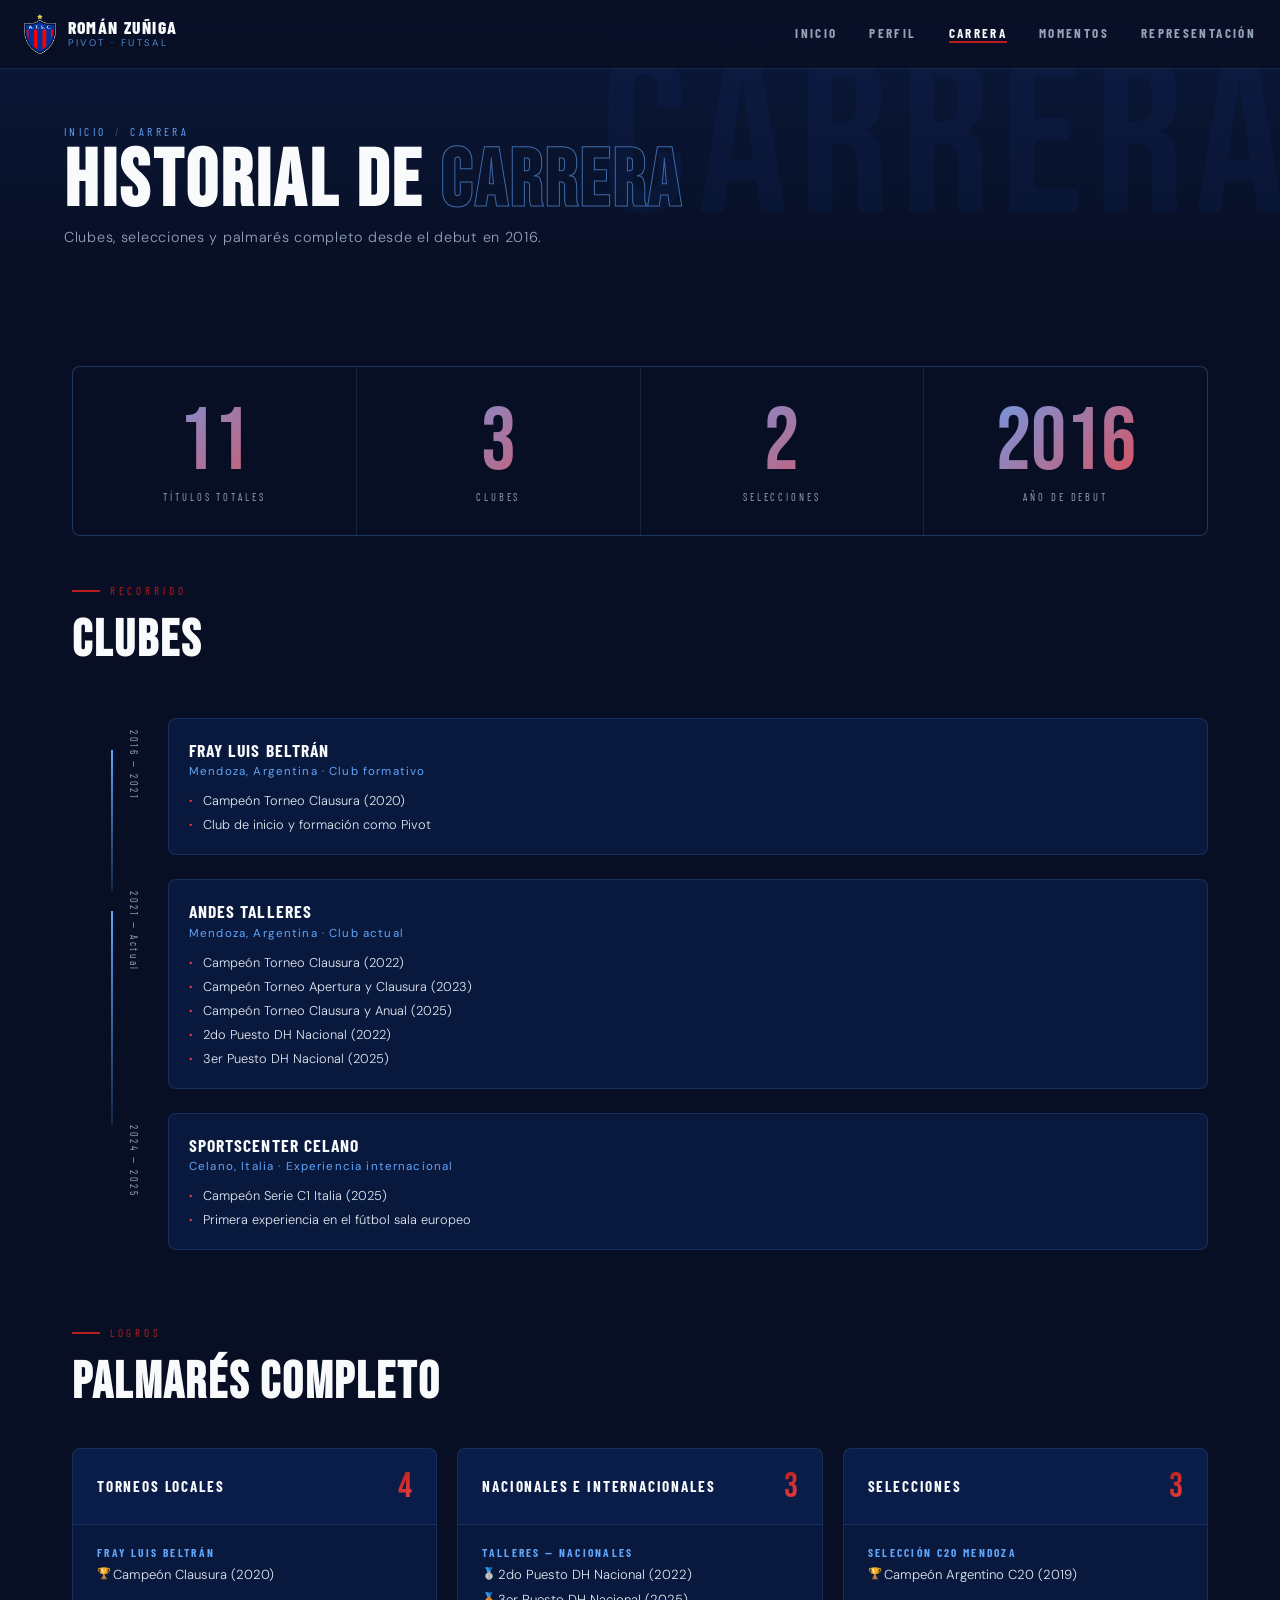
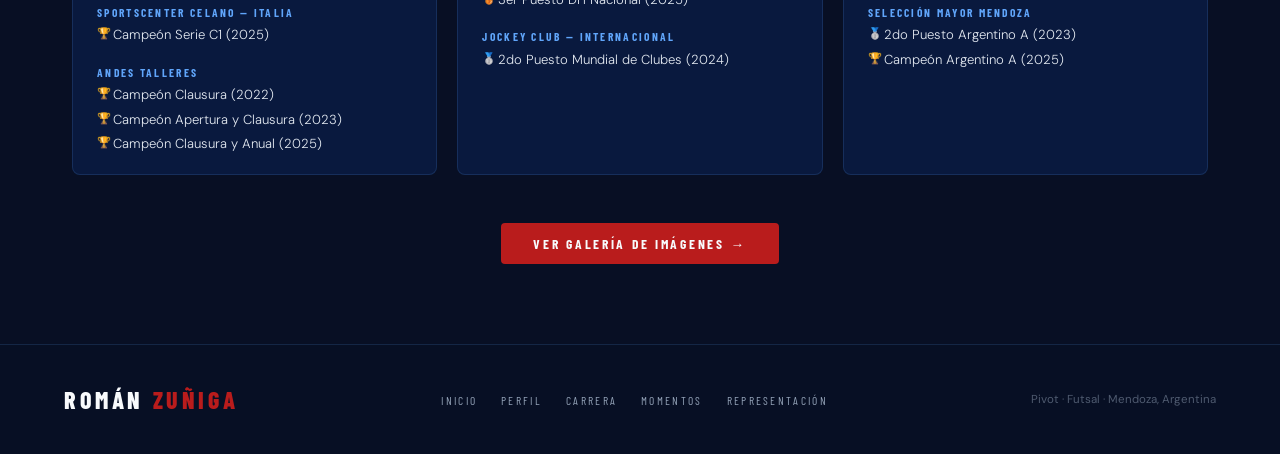
==== carrera.html @ 5b462367 "Corrigiendo" ====
<!DOCTYPE html>
<html lang="es">
<head>
    <meta charset="UTF-8">
    <meta name="viewport" content="width=device-width, initial-scale=1.0">
    <title>Carrera · Román Zuñiga</title>
    <meta name="description" content="Carrera profesional y palmarés de Román Zuñiga, pivot de futsal.">
    <link rel="stylesheet" href="style.css">
    <style>
        /* Contadores grandes */
        .kpi-row {
            display: grid;
            grid-template-columns: repeat(2, 1fr);
            gap: 1px;
            background: var(--borde);
            border: 1px solid var(--borde);
            border-radius: 8px; overflow: hidden;
            margin-bottom: 3rem;
        }
        .kpi {
            background: var(--fondo);
            padding: 2rem 1.5rem;
            text-align: center;
            transition: background 0.3s;
        }
        .kpi:hover { background: rgba(19,53,128,0.2); }
        .kpi-num {
            font-family: 'Bebas Neue', sans-serif;
            font-size: clamp(3rem, 8vw, 5.5rem);
            line-height: 1;
            background: linear-gradient(135deg, var(--azul-claro), var(--rojo-vivo));
            -webkit-background-clip: text;
            -webkit-text-fill-color: transparent;
            background-clip: text;
        }
        .kpi-lbl {
            font-family: 'Barlow Condensed', sans-serif;
            font-size: 0.65rem; letter-spacing: 0.28em;
            text-transform: uppercase; color: var(--gris-400);
            margin-top: 0.3rem;
        }

        /* Timeline de clubes */
        .timeline { display: flex; flex-direction: column; gap: 0; }
        .tl-item {
            display: grid;
            grid-template-columns: 80px 1fr;
            gap: 0;
            position: relative;
        }
        .tl-item:not(:last-child)::before {
            content: '';
            position: absolute;
            left: 39px; top: 44px;
            width: 2px; height: calc(100% - 20px);
            background: linear-gradient(to bottom, var(--azul-claro), var(--borde));
        }
        .tl-year {
            padding: 1.25rem 0.75rem 1.25rem 0;
            display: flex; flex-direction: column;
            align-items: flex-end; justify-content: flex-start;
            padding-top: 1.5rem;
        }
        .tl-year span {
            font-family: 'Barlow Condensed', sans-serif;
            font-size: 0.65rem; letter-spacing: 0.25em;
            color: var(--gris-400);
            writing-mode: vertical-rl;
        }
        .tl-dot {
            width: 12px; height: 12px; border-radius: 50%;
            background: var(--azul-claro);
            border: 2px solid var(--fondo);
            flex-shrink: 0; margin-top: 0.4rem;
            align-self: start; justify-self: end;
        }
        .tl-body {
            background: var(--card);
            border: 1px solid var(--borde);
            border-radius: 8px;
            padding: 1.25rem;
            margin: 0.75rem 0 0.75rem 1rem;
            transition: border-color 0.3s;
        }
        .tl-body:hover { border-color: rgba(37,99,235,0.4); }
        .tl-club {
            font-family: 'Barlow Condensed', sans-serif;
            font-size: 1.1rem; font-weight: 700;
            letter-spacing: 0.06em; text-transform: uppercase;
            color: var(--blanco);
        }
        .tl-meta {
            font-size: 0.72rem; color: var(--azul-claro);
            margin: 0.2rem 0 0.75rem;
            letter-spacing: 0.1em;
        }
        .tl-logros { display: flex; flex-direction: column; gap: 0.3rem; }
        .tl-logro {
            font-size: 0.8rem; color: var(--gris-100);
            font-weight: 300; padding-left: 0.9rem;
            position: relative; line-height: 1.5;
        }
        .tl-logro::before {
            content: '·'; position: absolute; left: 0;
            color: var(--rojo-vivo); font-weight: 900;
        }

        /* Grid de palmarés */
        .palmares-grid {
            display: grid;
            grid-template-columns: 1fr;
            gap: 1.25rem;
        }
        .palmares-block {
            background: var(--card);
            border: 1px solid var(--borde);
            border-radius: 8px; overflow: hidden;
            transition: border-color 0.3s, box-shadow 0.3s;
        }
        .palmares-block:hover {
            border-color: rgba(185,28,28,0.35);
            box-shadow: 0 4px 24px rgba(185,28,28,0.08);
        }
        .palmares-head {
            padding: 1.25rem 1.5rem;
            display: flex; justify-content: space-between; align-items: center;
            border-bottom: 1px solid var(--borde);
            background: rgba(19,53,128,0.15);
        }
        .palmares-head-title {
            font-family: 'Barlow Condensed', sans-serif;
            font-size: 0.95rem; font-weight: 700;
            letter-spacing: 0.12em; text-transform: uppercase;
            color: var(--blanco);
        }
        .palmares-count-badge {
            font-family: 'Bebas Neue', sans-serif;
            font-size: 2.2rem; line-height: 1;
            background: linear-gradient(135deg, var(--rojo), var(--rojo-vivo));
            -webkit-background-clip: text;
            -webkit-text-fill-color: transparent;
            background-clip: text;
        }
        .palmares-content { padding: 1.25rem 1.5rem; display: flex; flex-direction: column; gap: 1.25rem; }
        .palmares-group-club {
            font-family: 'Barlow Condensed', sans-serif;
            font-size: 0.72rem; font-weight: 700;
            letter-spacing: 0.2em; text-transform: uppercase;
            color: var(--azul-claro); margin-bottom: 0.4rem;
        }
        .palmares-items { display: flex; flex-direction: column; gap: 0.3rem; }
        .palmares-item {
            font-size: 0.82rem; color: var(--gris-100);
            font-weight: 300; padding-left: 1rem;
            position: relative; line-height: 1.5;
        }
        .palmares-item::before {
            content: '→'; position: absolute; left: 0;
            color: var(--azul-claro); font-size: 0.7rem;
        }
        .palmares-item.gold::before { content: '🏆'; font-size: 0.7rem; }
        .palmares-item.silver::before { content: '🥈'; font-size: 0.7rem; }
        .palmares-item.bronze::before { content: '🥉'; font-size: 0.7rem; }

        @media (min-width: 640px) { .kpi-row { grid-template-columns: repeat(4, 1fr); } }
        @media (min-width: 768px) { .palmares-grid { grid-template-columns: repeat(2, 1fr); } }
        @media (min-width: 1024px) { .palmares-grid { grid-template-columns: repeat(3, 1fr); } }
    </style>
</head>
<body>

<nav id="navbar" class="navbar">
    <div class="nav-inner">
        <a href="index.html" class="nav-brand">
            <img src="assets/Talleres_Futsal.png" alt="Logo" class="nav-logo" onerror="this.style.display='none'">
            <div class="nav-brand-text">
                <span class="nav-brand-name">Román Zuñiga</span>
                <span class="nav-brand-tag">Pivot · Futsal</span>
            </div>
        </a>
        <div class="nav-links" id="navLinks">
            <a href="index.html"    class="nav-link">Inicio</a>
            <a href="perfil.html"   class="nav-link">Perfil</a>
            <a href="carrera.html"  class="nav-link">Carrera</a>
            <a href="galeria.html"  class="nav-link">Momentos</a>
            <a href="contacto.html" class="nav-link">Representación</a>
        </div>
        <button class="hamburger" id="hamburgerBtn" aria-label="Abrir menú" aria-expanded="false">
            <span></span><span></span><span></span>
        </button>
    </div>
    <div class="mobile-menu" id="mobileMenu">
        <a href="index.html"    class="mobile-link">Inicio</a>
        <a href="perfil.html"   class="mobile-link">Perfil</a>
        <a href="carrera.html"  class="mobile-link active">Carrera</a>
        <a href="galeria.html"  class="mobile-link">Momentos</a>
        <a href="contacto.html" class="mobile-link">Representación</a>
    </div>
</nav>

<div class="page-header" data-title="CARRERA">
    <div class="page-header-inner">
        <p class="page-breadcrumb">
            <a href="index.html">Inicio</a><span>/</span>Carrera
        </p>
        <h1 class="page-title">Historial de <em>Carrera</em></h1>
        <p class="page-subtitle">Clubes, selecciones y palmarés completo desde el debut en 2016.</p>
    </div>
</div>

<main>
    <section class="section">
        <div class="container">

            <!-- KPIs -->
            <div class="kpi-row reveal">
                <div class="kpi">
                    <div class="kpi-num" data-count="11">11</div>
                    <p class="kpi-lbl">Títulos totales</p>
                </div>
                <div class="kpi">
                    <div class="kpi-num" data-count="3">3</div>
                    <p class="kpi-lbl">Clubes</p>
                </div>
                <div class="kpi">
                    <div class="kpi-num" data-count="2">2</div>
                    <p class="kpi-lbl">Selecciones</p>
                </div>
                <div class="kpi">
                    <div class="kpi-num" data-count="2016">2016</div>
                    <p class="kpi-lbl">Año de debut</p>
                </div>
            </div>

            <!-- Timeline -->
            <p class="section-label reveal">Recorrido</p>
            <h2 class="section-title reveal d1">Clubes</h2>

            <div class="timeline reveal d2" style="margin-bottom:4rem;">

                <div class="tl-item">
                    <div class="tl-year"><span>2016 — 2021</span></div>
                    <div class="tl-body">
                        <p class="tl-club">Fray Luis Beltrán</p>
                        <p class="tl-meta">Mendoza, Argentina · Club formativo</p>
                        <div class="tl-logros">
                            <p class="tl-logro">Campeón Torneo Clausura (2020)</p>
                            <p class="tl-logro">Club de inicio y formación como Pivot</p>
                        </div>
                    </div>
                </div>

                <div class="tl-item">
                    <div class="tl-year"><span>2021 — Actual</span></div>
                    <div class="tl-body">
                        <p class="tl-club">Andes Talleres</p>
                        <p class="tl-meta">Mendoza, Argentina · Club actual</p>
                        <div class="tl-logros">
                            <p class="tl-logro">Campeón Torneo Clausura (2022)</p>
                            <p class="tl-logro">Campeón Torneo Apertura y Clausura (2023)</p>
                            <p class="tl-logro">Campeón Torneo Clausura y Anual (2025)</p>
                            <p class="tl-logro">2do Puesto DH Nacional (2022)</p>
                            <p class="tl-logro">3er Puesto DH Nacional (2025)</p>
                        </div>
                    </div>
                </div>

                <div class="tl-item">
                    <div class="tl-year"><span>2024 — 2025</span></div>
                    <div class="tl-body">
                        <p class="tl-club">Sportscenter Celano</p>
                        <p class="tl-meta">Celano, Italia · Experiencia internacional</p>
                        <div class="tl-logros">
                            <p class="tl-logro">Campeón Serie C1 Italia (2025)</p>
                            <p class="tl-logro">Primera experiencia en el fútbol sala europeo</p>
                        </div>
                    </div>
                </div>

            </div>

            <!-- Palmarés -->
            <p class="section-label reveal">Logros</p>
            <h2 class="section-title reveal d1">Palmarés Completo</h2>

            <div class="palmares-grid">

                <div class="palmares-block reveal d1">
                    <div class="palmares-head">
                        <h3 class="palmares-head-title">Torneos Locales</h3>
                        <span class="palmares-count-badge" data-count="5">5</span>
                    </div>
                    <div class="palmares-content">
                        <div>
                            <p class="palmares-group-club">Fray Luis Beltrán</p>
                            <div class="palmares-items">
                                <p class="palmares-item gold">Campeón Clausura (2020)</p>
                            </div>
                        </div>
                        <div>
                            <p class="palmares-group-club">Sportscenter Celano — Italia</p>
                            <div class="palmares-items">
                                <p class="palmares-item gold">Campeón Serie C1 (2025)</p>
                            </div>
                        </div>
                        <div>
                            <p class="palmares-group-club">Andes Talleres</p>
                            <div class="palmares-items">
                                <p class="palmares-item gold">Campeón Clausura (2022)</p>
                                <p class="palmares-item gold">Campeón Apertura y Clausura (2023)</p>
                                <p class="palmares-item gold">Campeón Clausura y Anual (2025)</p>
                            </div>
                        </div>
                    </div>
                </div>

                <div class="palmares-block reveal d2">
                    <div class="palmares-head">
                        <h3 class="palmares-head-title">Nacionales e Internacionales</h3>
                        <span class="palmares-count-badge" data-count="3">3</span>
                    </div>
                    <div class="palmares-content">
                        <div>
                            <p class="palmares-group-club">Talleres — Nacionales</p>
                            <div class="palmares-items">
                                <p class="palmares-item silver">2do Puesto DH Nacional (2022)</p>
                                <p class="palmares-item bronze">3er Puesto DH Nacional (2025)</p>
                            </div>
                        </div>
                        <div>
                            <p class="palmares-group-club">Jockey Club — Internacional</p>
                            <div class="palmares-items">
                                <p class="palmares-item silver">2do Puesto Mundial de Clubes (2024)</p>
                            </div>
                        </div>
                    </div>
                </div>

                <div class="palmares-block reveal d3">
                    <div class="palmares-head">
                        <h3 class="palmares-head-title">Selecciones</h3>
                        <span class="palmares-count-badge" data-count="3">3</span>
                    </div>
                    <div class="palmares-content">
                        <div>
                            <p class="palmares-group-club">Selección C20 Mendoza</p>
                            <div class="palmares-items">
                                <p class="palmares-item gold">Campeón Argentino C20 (2019)</p>
                            </div>
                        </div>
                        <div>
                            <p class="palmares-group-club">Selección Mayor Mendoza</p>
                            <div class="palmares-items">
                                <p class="palmares-item silver">2do Puesto Argentino A (2023)</p>
                                <p class="palmares-item gold">Campeón Argentino A (2025)</p>
                            </div>
                        </div>
                    </div>
                </div>

            </div>

            <!-- CTA -->
            <div class="reveal" style="margin-top:3rem;text-align:center;">
                <a href="galeria.html" class="btn btn-primary">Ver Galería de Imágenes →</a>
            </div>

        </div>
    </section>
</main>

<footer>
    <div class="footer-inner">
        <div class="footer-brand">Román <span>Zuñiga</span></div>
        <nav class="footer-nav">
            <a href="index.html">Inicio</a>
            <a href="perfil.html">Perfil</a>
            <a href="carrera.html">Carrera</a>
            <a href="galeria.html">Momentos</a>
            <a href="contacto.html">Representación</a>
        </nav>
        <p class="footer-copy">Pivot · Futsal · Mendoza, Argentina</p>
    </div>
</footer>

<script src="app.js"></script>
</body>
</html>
---- style.css ----
/* ============================================
   ROMÁN ZUÑIGA — FICHA DEPORTIVA
   Estética: Editorial / Magazine Deportivo
   Tipografía: Barlow Condensed + DM Sans
   ============================================ */

@import url('https://fonts.googleapis.com/css2?family=Barlow+Condensed:ital,wght@0,400;0,600;0,700;0,800;0,900;1,700&family=DM+Sans:wght@300;400;500;600&family=Bebas+Neue&display=swap');

/* ── Variables ── */
:root {
    --azul:       #0b1f4a;
    --azul-med:   #133580;
    --azul-acento:#2563eb;
    --azul-claro: #60a5fa;
    --rojo:       #b91c1c;
    --rojo-vivo:  #ef4444;
    --blanco:     #f8fafc;
    --gris-100:   #e2e8f0;
    --gris-400:   #94a3b8;
    --gris-700:   #334155;
    --fondo:      #080f24;
    --card:       rgba(11, 31, 74, 0.7);
    --borde:      rgba(96, 165, 250, 0.15);
    --font-display: 'Bebas Neue', sans-serif;
    --font-cond:    'Barlow Condensed', sans-serif;
    --font-body:    'DM Sans', sans-serif;
    --ease:       cubic-bezier(0.25, 0.46, 0.45, 0.94);
}

/* ── Reset ── */
*, *::before, *::after { box-sizing: border-box; margin: 0; padding: 0; }
html { scroll-behavior: smooth; font-size: 16px; }
body {
    font-family: var(--font-body);
    background: var(--fondo);
    color: var(--blanco);
    overflow-x: hidden;
    min-height: 100vh;
}
a { color: inherit; text-decoration: none; }
img { max-width: 100%; display: block; }
ul { list-style: none; }

/* ============================================
   NAVBAR
   ============================================ */
.navbar {
    position: fixed; top: 0; left: 0; width: 100%;
    z-index: 200;
    background: rgba(8, 15, 36, 0.88);
    backdrop-filter: blur(16px);
    border-bottom: 1px solid var(--borde);
    transition: box-shadow 0.3s;
}
.navbar.scrolled {
    box-shadow: 0 2px 24px rgba(0,0,0,0.5);
    border-bottom-color: rgba(185, 28, 28, 0.35);
}
.nav-inner {
    max-width: 1400px; margin: 0 auto;
    display: flex; align-items: center;
    justify-content: space-between;
    height: 68px; padding: 0 1.5rem;
}
.nav-brand {
    display: flex; align-items: center; gap: 0.75rem;
}
.nav-logo {
    height: 40px; width: auto; object-fit: contain;
}
.nav-brand-text {
    display: flex; flex-direction: column; gap: 0;
}
.nav-brand-name {
    font-family: var(--font-cond);
    font-size: 1.1rem; font-weight: 800;
    letter-spacing: 0.08em; text-transform: uppercase;
    line-height: 1;
}
.nav-brand-tag {
    font-family: var(--font-body);
    font-size: 0.6rem; font-weight: 400;
    letter-spacing: 0.25em; text-transform: uppercase;
    color: var(--azul-claro); opacity: 0.8;
}
.nav-links {
    display: none; align-items: center; gap: 2rem;
}
.nav-link {
    font-family: var(--font-cond);
    font-size: 0.82rem; font-weight: 700;
    letter-spacing: 0.18em; text-transform: uppercase;
    color: var(--gris-400); transition: color 0.25s;
    position: relative; padding-bottom: 2px;
}
.nav-link::after {
    content: ''; position: absolute;
    bottom: 0; left: 0; width: 0; height: 2px;
    background: var(--rojo); transition: width 0.3s var(--ease);
}
.nav-link:hover { color: var(--blanco); }
.nav-link:hover::after { width: 100%; }
.nav-link.active { color: var(--blanco); }
.nav-link.active::after { width: 100%; }

/* Hamburger */
.hamburger {
    display: flex; flex-direction: column;
    justify-content: center; gap: 5px;
    background: none; border: none;
    cursor: pointer; padding: 0.5rem;
}
.hamburger span {
    display: block; width: 22px; height: 2px;
    background: var(--blanco); border-radius: 2px;
    transition: all 0.3s var(--ease);
}
.hamburger.open span:nth-child(1) { transform: translateY(7px) rotate(45deg); }
.hamburger.open span:nth-child(2) { opacity: 0; }
.hamburger.open span:nth-child(3) { transform: translateY(-7px) rotate(-45deg); }

/* Mobile menu */
.mobile-menu {
    display: flex; flex-direction: column;
    max-height: 0; overflow: hidden;
    transition: max-height 0.4s var(--ease);
    background: rgba(6, 12, 30, 0.98);
    backdrop-filter: blur(20px);
    border-top: 1px solid var(--borde);
}
.mobile-menu.open { max-height: 400px; }
.mobile-link {
    display: block; padding: 1rem 1.5rem;
    font-family: var(--font-cond);
    font-size: 0.9rem; font-weight: 700;
    letter-spacing: 0.2em; text-transform: uppercase;
    color: var(--gris-400);
    border-bottom: 1px solid rgba(96, 165, 250, 0.07);
    transition: color 0.2s, background 0.2s;
    position: relative;
}
.mobile-link::before {
    content: ''; position: absolute;
    left: 0; top: 0; height: 100%; width: 3px;
    background: var(--rojo); transform: scaleY(0);
    transition: transform 0.25s;
}
.mobile-link:hover { color: var(--blanco); background: rgba(37, 99, 235, 0.06); }
.mobile-link:hover::before { transform: scaleY(1); }
.mobile-menu.open .mobile-link {
    animation: mobileSlide 0.3s ease forwards; opacity: 0;
}
.mobile-menu.open .mobile-link:nth-child(1) { animation-delay: 0.04s; }
.mobile-menu.open .mobile-link:nth-child(2) { animation-delay: 0.08s; }
.mobile-menu.open .mobile-link:nth-child(3) { animation-delay: 0.12s; }
.mobile-menu.open .mobile-link:nth-child(4) { animation-delay: 0.16s; }
.mobile-menu.open .mobile-link:nth-child(5) { animation-delay: 0.20s; }
@keyframes mobileSlide {
    from { opacity: 0; transform: translateX(-10px); }
    to   { opacity: 1; transform: translateX(0); }
}

/* ============================================
   PAGE HEADER (reutilizable en páginas internas)
   ============================================ */
.page-header {
    padding-top: 68px;
    background: linear-gradient(180deg, rgba(19,53,128,0.25) 0%, transparent 100%);
    position: relative; overflow: hidden;
}
.page-header::before {
    content: attr(data-title);
    position: absolute; right: -1rem; top: 50%;
    transform: translateY(-50%);
    font-family: var(--font-display);
    font-size: clamp(6rem, 18vw, 14rem);
    font-weight: 400; letter-spacing: 0.05em;
    color: rgba(37, 99, 235, 0.06);
    white-space: nowrap; pointer-events: none;
    user-select: none;
}
.page-header-inner {
    max-width: 1200px; margin: 0 auto;
    padding: 3.5rem 1.5rem 2.5rem;
    display: flex; flex-direction: column; gap: 0.5rem;
}
.page-breadcrumb {
    font-family: var(--font-cond);
    font-size: 0.72rem; letter-spacing: 0.3em;
    text-transform: uppercase; color: var(--azul-claro);
    display: flex; align-items: center; gap: 0.5rem;
}
.page-breadcrumb a { transition: color 0.2s; }
.page-breadcrumb a:hover { color: var(--blanco); }
.page-breadcrumb span { opacity: 0.4; }
.page-title {
    font-family: var(--font-display);
    font-size: clamp(2.8rem, 7vw, 5rem);
    line-height: 0.92; text-transform: uppercase;
    letter-spacing: 0.04em;
}
.page-title em {
    font-style: normal;
    -webkit-text-stroke: 1px rgba(96,165,250,0.6);
    color: transparent;
}
.page-subtitle {
    font-family: var(--font-body);
    font-size: 0.9rem; color: var(--gris-400);
    font-weight: 300; letter-spacing: 0.05em;
    max-width: 520px;
}

/* ============================================
   LAYOUT COMPARTIDO
   ============================================ */
.container {
    max-width: 1200px; margin: 0 auto;
    padding: 0 1.5rem;
}
.section { padding: 4rem 0; }
.section-label {
    font-family: var(--font-cond);
    font-size: 0.7rem; letter-spacing: 0.35em;
    text-transform: uppercase; color: var(--rojo);
    display: flex; align-items: center; gap: 0.6rem;
    margin-bottom: 1.25rem;
}
.section-label::before {
    content: ''; display: block;
    width: 28px; height: 2px; background: var(--rojo);
}
.section-title {
    font-family: var(--font-display);
    font-size: clamp(1.8rem, 4.5vw, 3.2rem);
    text-transform: uppercase; letter-spacing: 0.04em;
    line-height: 0.95; margin-bottom: 2.5rem;
}

/* ============================================
   CARDS
   ============================================ */
.card {
    background: var(--card);
    border: 1px solid var(--borde);
    border-radius: 8px;
    backdrop-filter: blur(10px);
    transition: border-color 0.3s, transform 0.3s;
}
.card:hover {
    border-color: rgba(96, 165, 250, 0.35);
    transform: translateY(-3px);
}

/* ============================================
   BOTONES
   ============================================ */
.btn {
    display: inline-flex; align-items: center; gap: 0.5rem;
    font-family: var(--font-cond);
    font-size: 0.85rem; font-weight: 700;
    letter-spacing: 0.2em; text-transform: uppercase;
    padding: 0.75rem 2rem; border-radius: 4px;
    transition: all 0.3s var(--ease); cursor: pointer;
    border: none;
}
.btn-primary {
    background: var(--rojo);
    color: var(--blanco);
}
.btn-primary:hover {
    background: var(--rojo-vivo);
    transform: translateY(-2px);
    box-shadow: 0 8px 24px rgba(185,28,28,0.45);
}
.btn-outline {
    background: transparent;
    border: 1px solid var(--borde);
    color: var(--blanco);
}
.btn-outline:hover {
    border-color: var(--azul-claro);
    background: rgba(37,99,235,0.1);
}

/* ============================================
   FADE-IN GENÉRICO
   ============================================ */
.reveal {
    opacity: 0; transform: translateY(18px);
    transition: opacity 0.6s ease-out, transform 0.6s ease-out;
}
.reveal.visible { opacity: 1; transform: translateY(0); }
.reveal.d1 { transition-delay: 0.1s; }
.reveal.d2 { transition-delay: 0.2s; }
.reveal.d3 { transition-delay: 0.3s; }
.reveal.d4 { transition-delay: 0.4s; }

/* ============================================
   DECORADORES
   ============================================ */
.deco-line {
    width: 1px; background: linear-gradient(to bottom, var(--rojo), transparent);
}
.deco-num {
    font-family: var(--font-display);
    font-size: 0.85rem; letter-spacing: 0.1em;
    color: var(--gris-400); opacity: 0.5;
}

/* ============================================
   FOOTER COMPARTIDO
   ============================================ */
footer {
    border-top: 1px solid var(--borde);
    background: rgba(8,15,36,0.95);
    padding: 2.5rem 0;
}
.footer-inner {
    max-width: 1200px; margin: 0 auto;
    padding: 0 1.5rem;
    display: flex; flex-direction: column;
    align-items: center; gap: 1.25rem;
    text-align: center;
}
.footer-brand {
    font-family: var(--font-cond);
    font-size: 1.5rem; font-weight: 800;
    letter-spacing: 0.15em; text-transform: uppercase;
}
.footer-brand span { color: var(--rojo); }
.footer-nav {
    display: flex; flex-wrap: wrap;
    gap: 1.5rem; justify-content: center;
}
.footer-nav a {
    font-family: var(--font-cond);
    font-size: 0.72rem; letter-spacing: 0.2em;
    text-transform: uppercase; color: var(--gris-400);
    transition: color 0.2s;
}
.footer-nav a:hover { color: var(--blanco); }
.footer-copy {
    font-size: 0.72rem; color: var(--gris-400);
    opacity: 0.5;
}

/* ============================================
   RESPONSIVE BASE
   ============================================ */
@media (min-width: 768px) {
    .nav-links { display: flex; }
    .hamburger { display: none; }
    .mobile-menu { display: none !important; }
    .footer-inner { flex-direction: row; justify-content: space-between; text-align: left; }
}
@media (min-width: 1024px) {
    .container { padding: 0 2rem; }
    .section { padding: 5rem 0; }
}
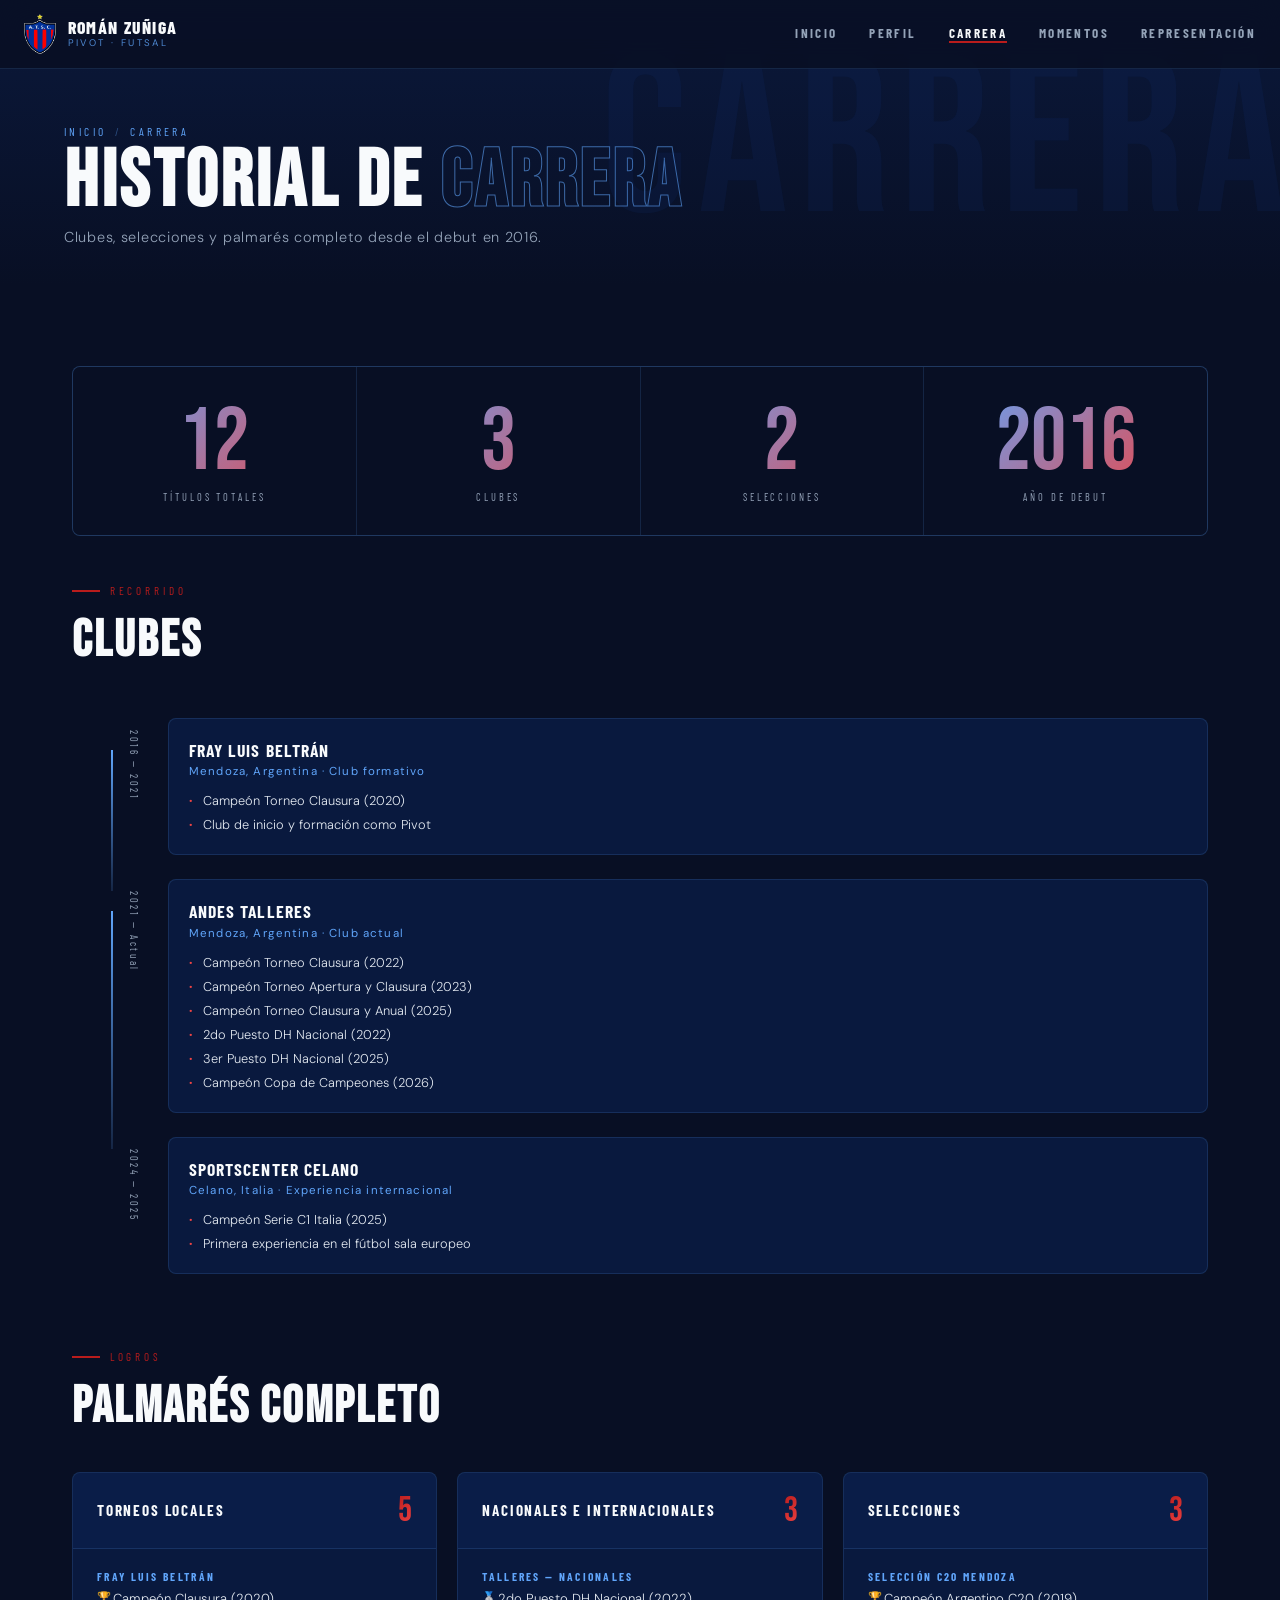
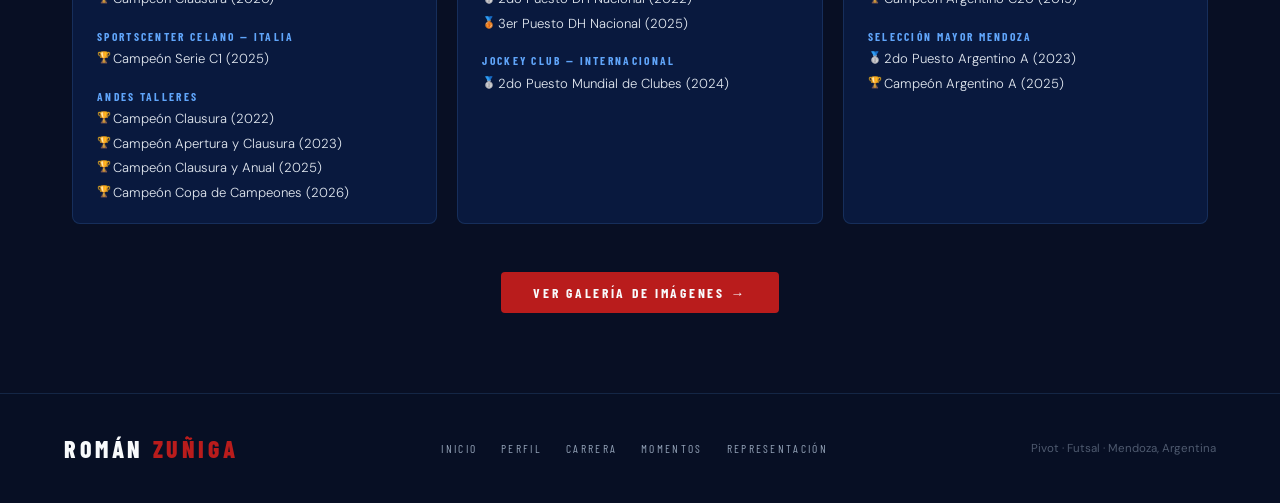
==== commit 56286dc8: "Torneo de campeones" ====
--- a/carrera.html
+++ b/carrera.html
@@ -1,5 +1,6 @@
 <!DOCTYPE html>
 <html lang="es">
+
 <head>
     <meta charset="UTF-8">
     <meta name="viewport" content="width=device-width, initial-scale=1.0">
@@ -14,16 +15,22 @@
             gap: 1px;
             background: var(--borde);
             border: 1px solid var(--borde);
-            border-radius: 8px; overflow: hidden;
+            border-radius: 8px;
+            overflow: hidden;
             margin-bottom: 3rem;
         }
+
         .kpi {
             background: var(--fondo);
             padding: 2rem 1.5rem;
             text-align: center;
             transition: background 0.3s;
         }
-        .kpi:hover { background: rgba(19,53,128,0.2); }
+
+        .kpi:hover {
+            background: rgba(19, 53, 128, 0.2);
+        }
+
         .kpi-num {
             font-family: 'Bebas Neue', sans-serif;
             font-size: clamp(3rem, 8vw, 5.5rem);
@@ -33,47 +40,69 @@
             -webkit-text-fill-color: transparent;
             background-clip: text;
         }
+
         .kpi-lbl {
             font-family: 'Barlow Condensed', sans-serif;
-            font-size: 0.65rem; letter-spacing: 0.28em;
-            text-transform: uppercase; color: var(--gris-400);
+            font-size: 0.65rem;
+            letter-spacing: 0.28em;
+            text-transform: uppercase;
+            color: var(--gris-400);
             margin-top: 0.3rem;
         }
 
         /* Timeline de clubes */
-        .timeline { display: flex; flex-direction: column; gap: 0; }
+        .timeline {
+            display: flex;
+            flex-direction: column;
+            gap: 0;
+        }
+
         .tl-item {
             display: grid;
             grid-template-columns: 80px 1fr;
             gap: 0;
             position: relative;
         }
+
         .tl-item:not(:last-child)::before {
             content: '';
             position: absolute;
-            left: 39px; top: 44px;
-            width: 2px; height: calc(100% - 20px);
+            left: 39px;
+            top: 44px;
+            width: 2px;
+            height: calc(100% - 20px);
             background: linear-gradient(to bottom, var(--azul-claro), var(--borde));
         }
+
         .tl-year {
             padding: 1.25rem 0.75rem 1.25rem 0;
-            display: flex; flex-direction: column;
-            align-items: flex-end; justify-content: flex-start;
+            display: flex;
+            flex-direction: column;
+            align-items: flex-end;
+            justify-content: flex-start;
             padding-top: 1.5rem;
         }
+
         .tl-year span {
             font-family: 'Barlow Condensed', sans-serif;
-            font-size: 0.65rem; letter-spacing: 0.25em;
+            font-size: 0.65rem;
+            letter-spacing: 0.25em;
             color: var(--gris-400);
             writing-mode: vertical-rl;
         }
+
         .tl-dot {
-            width: 12px; height: 12px; border-radius: 50%;
+            width: 12px;
+            height: 12px;
+            border-radius: 50%;
             background: var(--azul-claro);
             border: 2px solid var(--fondo);
-            flex-shrink: 0; margin-top: 0.4rem;
-            align-self: start; justify-self: end;
-        }
+            flex-shrink: 0;
+            margin-top: 0.4rem;
+            align-self: start;
+            justify-self: end;
+        }
+
         .tl-body {
             background: var(--card);
             border: 1px solid var(--borde);
@@ -82,27 +111,48 @@
             margin: 0.75rem 0 0.75rem 1rem;
             transition: border-color 0.3s;
         }
-        .tl-body:hover { border-color: rgba(37,99,235,0.4); }
+
+        .tl-body:hover {
+            border-color: rgba(37, 99, 235, 0.4);
+        }
+
         .tl-club {
             font-family: 'Barlow Condensed', sans-serif;
-            font-size: 1.1rem; font-weight: 700;
-            letter-spacing: 0.06em; text-transform: uppercase;
+            font-size: 1.1rem;
+            font-weight: 700;
+            letter-spacing: 0.06em;
+            text-transform: uppercase;
             color: var(--blanco);
         }
+
         .tl-meta {
-            font-size: 0.72rem; color: var(--azul-claro);
+            font-size: 0.72rem;
+            color: var(--azul-claro);
             margin: 0.2rem 0 0.75rem;
             letter-spacing: 0.1em;
         }
-        .tl-logros { display: flex; flex-direction: column; gap: 0.3rem; }
+
+        .tl-logros {
+            display: flex;
+            flex-direction: column;
+            gap: 0.3rem;
+        }
+
         .tl-logro {
-            font-size: 0.8rem; color: var(--gris-100);
-            font-weight: 300; padding-left: 0.9rem;
-            position: relative; line-height: 1.5;
-        }
+            font-size: 0.8rem;
+            color: var(--gris-100);
+            font-weight: 300;
+            padding-left: 0.9rem;
+            position: relative;
+            line-height: 1.5;
+        }
+
         .tl-logro::before {
-            content: '·'; position: absolute; left: 0;
-            color: var(--rojo-vivo); font-weight: 900;
+            content: '·';
+            position: absolute;
+            left: 0;
+            color: var(--rojo-vivo);
+            font-weight: 900;
         }
 
         /* Grid de palmarés */
@@ -111,278 +161,342 @@
             grid-template-columns: 1fr;
             gap: 1.25rem;
         }
+
         .palmares-block {
             background: var(--card);
             border: 1px solid var(--borde);
-            border-radius: 8px; overflow: hidden;
+            border-radius: 8px;
+            overflow: hidden;
             transition: border-color 0.3s, box-shadow 0.3s;
         }
+
         .palmares-block:hover {
-            border-color: rgba(185,28,28,0.35);
-            box-shadow: 0 4px 24px rgba(185,28,28,0.08);
-        }
+            border-color: rgba(185, 28, 28, 0.35);
+            box-shadow: 0 4px 24px rgba(185, 28, 28, 0.08);
+        }
+
         .palmares-head {
             padding: 1.25rem 1.5rem;
-            display: flex; justify-content: space-between; align-items: center;
+            display: flex;
+            justify-content: space-between;
+            align-items: center;
             border-bottom: 1px solid var(--borde);
-            background: rgba(19,53,128,0.15);
-        }
+            background: rgba(19, 53, 128, 0.15);
+        }
+
         .palmares-head-title {
             font-family: 'Barlow Condensed', sans-serif;
-            font-size: 0.95rem; font-weight: 700;
-            letter-spacing: 0.12em; text-transform: uppercase;
+            font-size: 0.95rem;
+            font-weight: 700;
+            letter-spacing: 0.12em;
+            text-transform: uppercase;
             color: var(--blanco);
         }
+
         .palmares-count-badge {
             font-family: 'Bebas Neue', sans-serif;
-            font-size: 2.2rem; line-height: 1;
+            font-size: 2.2rem;
+            line-height: 1;
             background: linear-gradient(135deg, var(--rojo), var(--rojo-vivo));
             -webkit-background-clip: text;
             -webkit-text-fill-color: transparent;
             background-clip: text;
         }
-        .palmares-content { padding: 1.25rem 1.5rem; display: flex; flex-direction: column; gap: 1.25rem; }
+
+        .palmares-content {
+            padding: 1.25rem 1.5rem;
+            display: flex;
+            flex-direction: column;
+            gap: 1.25rem;
+        }
+
         .palmares-group-club {
             font-family: 'Barlow Condensed', sans-serif;
-            font-size: 0.72rem; font-weight: 700;
-            letter-spacing: 0.2em; text-transform: uppercase;
-            color: var(--azul-claro); margin-bottom: 0.4rem;
-        }
-        .palmares-items { display: flex; flex-direction: column; gap: 0.3rem; }
+            font-size: 0.72rem;
+            font-weight: 700;
+            letter-spacing: 0.2em;
+            text-transform: uppercase;
+            color: var(--azul-claro);
+            margin-bottom: 0.4rem;
+        }
+
+        .palmares-items {
+            display: flex;
+            flex-direction: column;
+            gap: 0.3rem;
+        }
+
         .palmares-item {
-            font-size: 0.82rem; color: var(--gris-100);
-            font-weight: 300; padding-left: 1rem;
-            position: relative; line-height: 1.5;
-        }
+            font-size: 0.82rem;
+            color: var(--gris-100);
+            font-weight: 300;
+            padding-left: 1rem;
+            position: relative;
+            line-height: 1.5;
+        }
+
         .palmares-item::before {
-            content: '→'; position: absolute; left: 0;
-            color: var(--azul-claro); font-size: 0.7rem;
-        }
-        .palmares-item.gold::before { content: '🏆'; font-size: 0.7rem; }
-        .palmares-item.silver::before { content: '🥈'; font-size: 0.7rem; }
-        .palmares-item.bronze::before { content: '🥉'; font-size: 0.7rem; }
-
-        @media (min-width: 640px) { .kpi-row { grid-template-columns: repeat(4, 1fr); } }
-        @media (min-width: 768px) { .palmares-grid { grid-template-columns: repeat(2, 1fr); } }
-        @media (min-width: 1024px) { .palmares-grid { grid-template-columns: repeat(3, 1fr); } }
+            content: '→';
+            position: absolute;
+            left: 0;
+            color: var(--azul-claro);
+            font-size: 0.7rem;
+        }
+
+        .palmares-item.gold::before {
+            content: '🏆';
+            font-size: 0.7rem;
+        }
+
+        .palmares-item.silver::before {
+            content: '🥈';
+            font-size: 0.7rem;
+        }
+
+        .palmares-item.bronze::before {
+            content: '🥉';
+            font-size: 0.7rem;
+        }
+
+        @media (min-width: 640px) {
+            .kpi-row {
+                grid-template-columns: repeat(4, 1fr);
+            }
+        }
+
+        @media (min-width: 768px) {
+            .palmares-grid {
+                grid-template-columns: repeat(2, 1fr);
+            }
+        }
+
+        @media (min-width: 1024px) {
+            .palmares-grid {
+                grid-template-columns: repeat(3, 1fr);
+            }
+        }
     </style>
 </head>
+
 <body>
 
-<nav id="navbar" class="navbar">
-    <div class="nav-inner">
-        <a href="index.html" class="nav-brand">
-            <img src="assets/Talleres_Futsal.png" alt="Logo" class="nav-logo" onerror="this.style.display='none'">
-            <div class="nav-brand-text">
-                <span class="nav-brand-name">Román Zuñiga</span>
-                <span class="nav-brand-tag">Pivot · Futsal</span>
+    <nav id="navbar" class="navbar">
+        <div class="nav-inner">
+            <a href="index.html" class="nav-brand">
+                <img src="assets/Talleres_Futsal.png" alt="Logo" class="nav-logo" onerror="this.style.display='none'">
+                <div class="nav-brand-text">
+                    <span class="nav-brand-name">Román Zuñiga</span>
+                    <span class="nav-brand-tag">Pivot · Futsal</span>
+                </div>
+            </a>
+            <div class="nav-links" id="navLinks">
+                <a href="index.html" class="nav-link">Inicio</a>
+                <a href="perfil.html" class="nav-link">Perfil</a>
+                <a href="carrera.html" class="nav-link">Carrera</a>
+                <a href="galeria.html" class="nav-link">Momentos</a>
+                <a href="contacto.html" class="nav-link">Representación</a>
             </div>
-        </a>
-        <div class="nav-links" id="navLinks">
-            <a href="index.html"    class="nav-link">Inicio</a>
-            <a href="perfil.html"   class="nav-link">Perfil</a>
-            <a href="carrera.html"  class="nav-link">Carrera</a>
-            <a href="galeria.html"  class="nav-link">Momentos</a>
-            <a href="contacto.html" class="nav-link">Representación</a>
+            <button class="hamburger" id="hamburgerBtn" aria-label="Abrir menú" aria-expanded="false">
+                <span></span><span></span><span></span>
+            </button>
         </div>
-        <button class="hamburger" id="hamburgerBtn" aria-label="Abrir menú" aria-expanded="false">
-            <span></span><span></span><span></span>
-        </button>
+        <div class="mobile-menu" id="mobileMenu">
+            <a href="index.html" class="mobile-link">Inicio</a>
+            <a href="perfil.html" class="mobile-link">Perfil</a>
+            <a href="carrera.html" class="mobile-link active">Carrera</a>
+            <a href="galeria.html" class="mobile-link">Momentos</a>
+            <a href="contacto.html" class="mobile-link">Representación</a>
+        </div>
+    </nav>
+
+    <div class="page-header" data-title="CARRERA">
+        <div class="page-header-inner">
+            <p class="page-breadcrumb">
+                <a href="index.html">Inicio</a><span>/</span>Carrera
+            </p>
+            <h1 class="page-title">Historial de <em>Carrera</em></h1>
+            <p class="page-subtitle">Clubes, selecciones y palmarés completo desde el debut en 2016.</p>
+        </div>
     </div>
-    <div class="mobile-menu" id="mobileMenu">
-        <a href="index.html"    class="mobile-link">Inicio</a>
-        <a href="perfil.html"   class="mobile-link">Perfil</a>
-        <a href="carrera.html"  class="mobile-link active">Carrera</a>
-        <a href="galeria.html"  class="mobile-link">Momentos</a>
-        <a href="contacto.html" class="mobile-link">Representación</a>
-    </div>
-</nav>
-
-<div class="page-header" data-title="CARRERA">
-    <div class="page-header-inner">
-        <p class="page-breadcrumb">
-            <a href="index.html">Inicio</a><span>/</span>Carrera
-        </p>
-        <h1 class="page-title">Historial de <em>Carrera</em></h1>
-        <p class="page-subtitle">Clubes, selecciones y palmarés completo desde el debut en 2016.</p>
-    </div>
-</div>
-
-<main>
-    <section class="section">
-        <div class="container">
-
-            <!-- KPIs -->
-            <div class="kpi-row reveal">
-                <div class="kpi">
-                    <div class="kpi-num" data-count="11">11</div>
-                    <p class="kpi-lbl">Títulos totales</p>
+
+    <main>
+        <section class="section">
+            <div class="container">
+
+                <!-- KPIs -->
+                <div class="kpi-row reveal">
+                    <div class="kpi">
+                        <div class="kpi-num" data-count="12">12</div>
+                        <p class="kpi-lbl">Títulos totales</p>
+                    </div>
+                    <div class="kpi">
+                        <div class="kpi-num" data-count="3">3</div>
+                        <p class="kpi-lbl">Clubes</p>
+                    </div>
+                    <div class="kpi">
+                        <div class="kpi-num" data-count="2">2</div>
+                        <p class="kpi-lbl">Selecciones</p>
+                    </div>
+                    <div class="kpi">
+                        <div class="kpi-num" data-count="2016">2016</div>
+                        <p class="kpi-lbl">Año de debut</p>
+                    </div>
                 </div>
-                <div class="kpi">
-                    <div class="kpi-num" data-count="3">3</div>
-                    <p class="kpi-lbl">Clubes</p>
+
+                <!-- Timeline -->
+                <p class="section-label reveal">Recorrido</p>
+                <h2 class="section-title reveal d1">Clubes</h2>
+
+                <div class="timeline reveal d2" style="margin-bottom:4rem;">
+
+                    <div class="tl-item">
+                        <div class="tl-year"><span>2016 — 2021</span></div>
+                        <div class="tl-body">
+                            <p class="tl-club">Fray Luis Beltrán</p>
+                            <p class="tl-meta">Mendoza, Argentina · Club formativo</p>
+                            <div class="tl-logros">
+                                <p class="tl-logro">Campeón Torneo Clausura (2020)</p>
+                                <p class="tl-logro">Club de inicio y formación como Pivot</p>
+                            </div>
+                        </div>
+                    </div>
+
+                    <div class="tl-item">
+                        <div class="tl-year"><span>2021 — Actual</span></div>
+                        <div class="tl-body">
+                            <p class="tl-club">Andes Talleres</p>
+                            <p class="tl-meta">Mendoza, Argentina · Club actual</p>
+                            <div class="tl-logros">
+                                <p class="tl-logro">Campeón Torneo Clausura (2022)</p>
+                                <p class="tl-logro">Campeón Torneo Apertura y Clausura (2023)</p>
+                                <p class="tl-logro">Campeón Torneo Clausura y Anual (2025)</p>
+                                <p class="tl-logro">2do Puesto DH Nacional (2022)</p>
+                                <p class="tl-logro">3er Puesto DH Nacional (2025)</p>
+                                <p class="tl-logro">Campeón Copa de Campeones (2026)</p>
+                            </div>
+                        </div>
+                    </div>
+
+                    <div class="tl-item">
+                        <div class="tl-year"><span>2024 — 2025</span></div>
+                        <div class="tl-body">
+                            <p class="tl-club">Sportscenter Celano</p>
+                            <p class="tl-meta">Celano, Italia · Experiencia internacional</p>
+                            <div class="tl-logros">
+                                <p class="tl-logro">Campeón Serie C1 Italia (2025)</p>
+                                <p class="tl-logro">Primera experiencia en el fútbol sala europeo</p>
+                            </div>
+                        </div>
+                    </div>
+
                 </div>
-                <div class="kpi">
-                    <div class="kpi-num" data-count="2">2</div>
-                    <p class="kpi-lbl">Selecciones</p>
+
+                <!-- Palmarés -->
+                <p class="section-label reveal">Logros</p>
+                <h2 class="section-title reveal d1">Palmarés Completo</h2>
+
+                <div class="palmares-grid">
+
+                    <div class="palmares-block reveal d1">
+                        <div class="palmares-head">
+                            <h3 class="palmares-head-title">Torneos Locales</h3>
+                            <span class="palmares-count-badge" data-count="6">6</span>
+                        </div>
+                        <div class="palmares-content">
+                            <div>
+                                <p class="palmares-group-club">Fray Luis Beltrán</p>
+                                <div class="palmares-items">
+                                    <p class="palmares-item gold">Campeón Clausura (2020)</p>
+                                </div>
+                            </div>
+                            <div>
+                                <p class="palmares-group-club">Sportscenter Celano — Italia</p>
+                                <div class="palmares-items">
+                                    <p class="palmares-item gold">Campeón Serie C1 (2025)</p>
+                                </div>
+                            </div>
+                            <div>
+                                <p class="palmares-group-club">Andes Talleres</p>
+                                <div class="palmares-items">
+                                    <p class="palmares-item gold">Campeón Clausura (2022)</p>
+                                    <p class="palmares-item gold">Campeón Apertura y Clausura (2023)</p>
+                                    <p class="palmares-item gold">Campeón Clausura y Anual (2025)</p>
+                                    <p class="palmares-item gold">Campeón Copa de Campeones (2026)</p>
+                                </div>
+                            </div>
+                        </div>
+                    </div>
+
+                    <div class="palmares-block reveal d2">
+                        <div class="palmares-head">
+                            <h3 class="palmares-head-title">Nacionales e Internacionales</h3>
+                            <span class="palmares-count-badge" data-count="3">3</span>
+                        </div>
+                        <div class="palmares-content">
+                            <div>
+                                <p class="palmares-group-club">Talleres — Nacionales</p>
+                                <div class="palmares-items">
+                                    <p class="palmares-item silver">2do Puesto DH Nacional (2022)</p>
+                                    <p class="palmares-item bronze">3er Puesto DH Nacional (2025)</p>
+                                </div>
+                            </div>
+                            <div>
+                                <p class="palmares-group-club">Jockey Club — Internacional</p>
+                                <div class="palmares-items">
+                                    <p class="palmares-item silver">2do Puesto Mundial de Clubes (2024)</p>
+                                </div>
+                            </div>
+                        </div>
+                    </div>
+
+                    <div class="palmares-block reveal d3">
+                        <div class="palmares-head">
+                            <h3 class="palmares-head-title">Selecciones</h3>
+                            <span class="palmares-count-badge" data-count="3">3</span>
+                        </div>
+                        <div class="palmares-content">
+                            <div>
+                                <p class="palmares-group-club">Selección C20 Mendoza</p>
+                                <div class="palmares-items">
+                                    <p class="palmares-item gold">Campeón Argentino C20 (2019)</p>
+                                </div>
+                            </div>
+                            <div>
+                                <p class="palmares-group-club">Selección Mayor Mendoza</p>
+                                <div class="palmares-items">
+                                    <p class="palmares-item silver">2do Puesto Argentino A (2023)</p>
+                                    <p class="palmares-item gold">Campeón Argentino A (2025)</p>
+                                </div>
+                            </div>
+                        </div>
+                    </div>
+
                 </div>
-                <div class="kpi">
-                    <div class="kpi-num" data-count="2016">2016</div>
-                    <p class="kpi-lbl">Año de debut</p>
+
+                <!-- CTA -->
+                <div class="reveal" style="margin-top:3rem;text-align:center;">
+                    <a href="galeria.html" class="btn btn-primary">Ver Galería de Imágenes →</a>
                 </div>
+
             </div>
-
-            <!-- Timeline -->
-            <p class="section-label reveal">Recorrido</p>
-            <h2 class="section-title reveal d1">Clubes</h2>
-
-            <div class="timeline reveal d2" style="margin-bottom:4rem;">
-
-                <div class="tl-item">
-                    <div class="tl-year"><span>2016 — 2021</span></div>
-                    <div class="tl-body">
-                        <p class="tl-club">Fray Luis Beltrán</p>
-                        <p class="tl-meta">Mendoza, Argentina · Club formativo</p>
-                        <div class="tl-logros">
-                            <p class="tl-logro">Campeón Torneo Clausura (2020)</p>
-                            <p class="tl-logro">Club de inicio y formación como Pivot</p>
-                        </div>
-                    </div>
-                </div>
-
-                <div class="tl-item">
-                    <div class="tl-year"><span>2021 — Actual</span></div>
-                    <div class="tl-body">
-                        <p class="tl-club">Andes Talleres</p>
-                        <p class="tl-meta">Mendoza, Argentina · Club actual</p>
-                        <div class="tl-logros">
-                            <p class="tl-logro">Campeón Torneo Clausura (2022)</p>
-                            <p class="tl-logro">Campeón Torneo Apertura y Clausura (2023)</p>
-                            <p class="tl-logro">Campeón Torneo Clausura y Anual (2025)</p>
-                            <p class="tl-logro">2do Puesto DH Nacional (2022)</p>
-                            <p class="tl-logro">3er Puesto DH Nacional (2025)</p>
-                        </div>
-                    </div>
-                </div>
-
-                <div class="tl-item">
-                    <div class="tl-year"><span>2024 — 2025</span></div>
-                    <div class="tl-body">
-                        <p class="tl-club">Sportscenter Celano</p>
-                        <p class="tl-meta">Celano, Italia · Experiencia internacional</p>
-                        <div class="tl-logros">
-                            <p class="tl-logro">Campeón Serie C1 Italia (2025)</p>
-                            <p class="tl-logro">Primera experiencia en el fútbol sala europeo</p>
-                        </div>
-                    </div>
-                </div>
-
-            </div>
-
-            <!-- Palmarés -->
-            <p class="section-label reveal">Logros</p>
-            <h2 class="section-title reveal d1">Palmarés Completo</h2>
-
-            <div class="palmares-grid">
-
-                <div class="palmares-block reveal d1">
-                    <div class="palmares-head">
-                        <h3 class="palmares-head-title">Torneos Locales</h3>
-                        <span class="palmares-count-badge" data-count="5">5</span>
-                    </div>
-                    <div class="palmares-content">
-                        <div>
-                            <p class="palmares-group-club">Fray Luis Beltrán</p>
-                            <div class="palmares-items">
-                                <p class="palmares-item gold">Campeón Clausura (2020)</p>
-                            </div>
-                        </div>
-                        <div>
-                            <p class="palmares-group-club">Sportscenter Celano — Italia</p>
-                            <div class="palmares-items">
-                                <p class="palmares-item gold">Campeón Serie C1 (2025)</p>
-                            </div>
-                        </div>
-                        <div>
-                            <p class="palmares-group-club">Andes Talleres</p>
-                            <div class="palmares-items">
-                                <p class="palmares-item gold">Campeón Clausura (2022)</p>
-                                <p class="palmares-item gold">Campeón Apertura y Clausura (2023)</p>
-                                <p class="palmares-item gold">Campeón Clausura y Anual (2025)</p>
-                            </div>
-                        </div>
-                    </div>
-                </div>
-
-                <div class="palmares-block reveal d2">
-                    <div class="palmares-head">
-                        <h3 class="palmares-head-title">Nacionales e Internacionales</h3>
-                        <span class="palmares-count-badge" data-count="3">3</span>
-                    </div>
-                    <div class="palmares-content">
-                        <div>
-                            <p class="palmares-group-club">Talleres — Nacionales</p>
-                            <div class="palmares-items">
-                                <p class="palmares-item silver">2do Puesto DH Nacional (2022)</p>
-                                <p class="palmares-item bronze">3er Puesto DH Nacional (2025)</p>
-                            </div>
-                        </div>
-                        <div>
-                            <p class="palmares-group-club">Jockey Club — Internacional</p>
-                            <div class="palmares-items">
-                                <p class="palmares-item silver">2do Puesto Mundial de Clubes (2024)</p>
-                            </div>
-                        </div>
-                    </div>
-                </div>
-
-                <div class="palmares-block reveal d3">
-                    <div class="palmares-head">
-                        <h3 class="palmares-head-title">Selecciones</h3>
-                        <span class="palmares-count-badge" data-count="3">3</span>
-                    </div>
-                    <div class="palmares-content">
-                        <div>
-                            <p class="palmares-group-club">Selección C20 Mendoza</p>
-                            <div class="palmares-items">
-                                <p class="palmares-item gold">Campeón Argentino C20 (2019)</p>
-                            </div>
-                        </div>
-                        <div>
-                            <p class="palmares-group-club">Selección Mayor Mendoza</p>
-                            <div class="palmares-items">
-                                <p class="palmares-item silver">2do Puesto Argentino A (2023)</p>
-                                <p class="palmares-item gold">Campeón Argentino A (2025)</p>
-                            </div>
-                        </div>
-                    </div>
-                </div>
-
-            </div>
-
-            <!-- CTA -->
-            <div class="reveal" style="margin-top:3rem;text-align:center;">
-                <a href="galeria.html" class="btn btn-primary">Ver Galería de Imágenes →</a>
-            </div>
-
+        </section>
+    </main>
+
+    <footer>
+        <div class="footer-inner">
+            <div class="footer-brand">Román <span>Zuñiga</span></div>
+            <nav class="footer-nav">
+                <a href="index.html">Inicio</a>
+                <a href="perfil.html">Perfil</a>
+                <a href="carrera.html">Carrera</a>
+                <a href="galeria.html">Momentos</a>
+                <a href="contacto.html">Representación</a>
+            </nav>
+            <p class="footer-copy">Pivot · Futsal · Mendoza, Argentina</p>
         </div>
-    </section>
-</main>
-
-<footer>
-    <div class="footer-inner">
-        <div class="footer-brand">Román <span>Zuñiga</span></div>
-        <nav class="footer-nav">
-            <a href="index.html">Inicio</a>
-            <a href="perfil.html">Perfil</a>
-            <a href="carrera.html">Carrera</a>
-            <a href="galeria.html">Momentos</a>
-            <a href="contacto.html">Representación</a>
-        </nav>
-        <p class="footer-copy">Pivot · Futsal · Mendoza, Argentina</p>
-    </div>
-</footer>
-
-<script src="app.js"></script>
+    </footer>
+
+    <script src="app.js"></script>
 </body>
-</html>
+
+</html>
